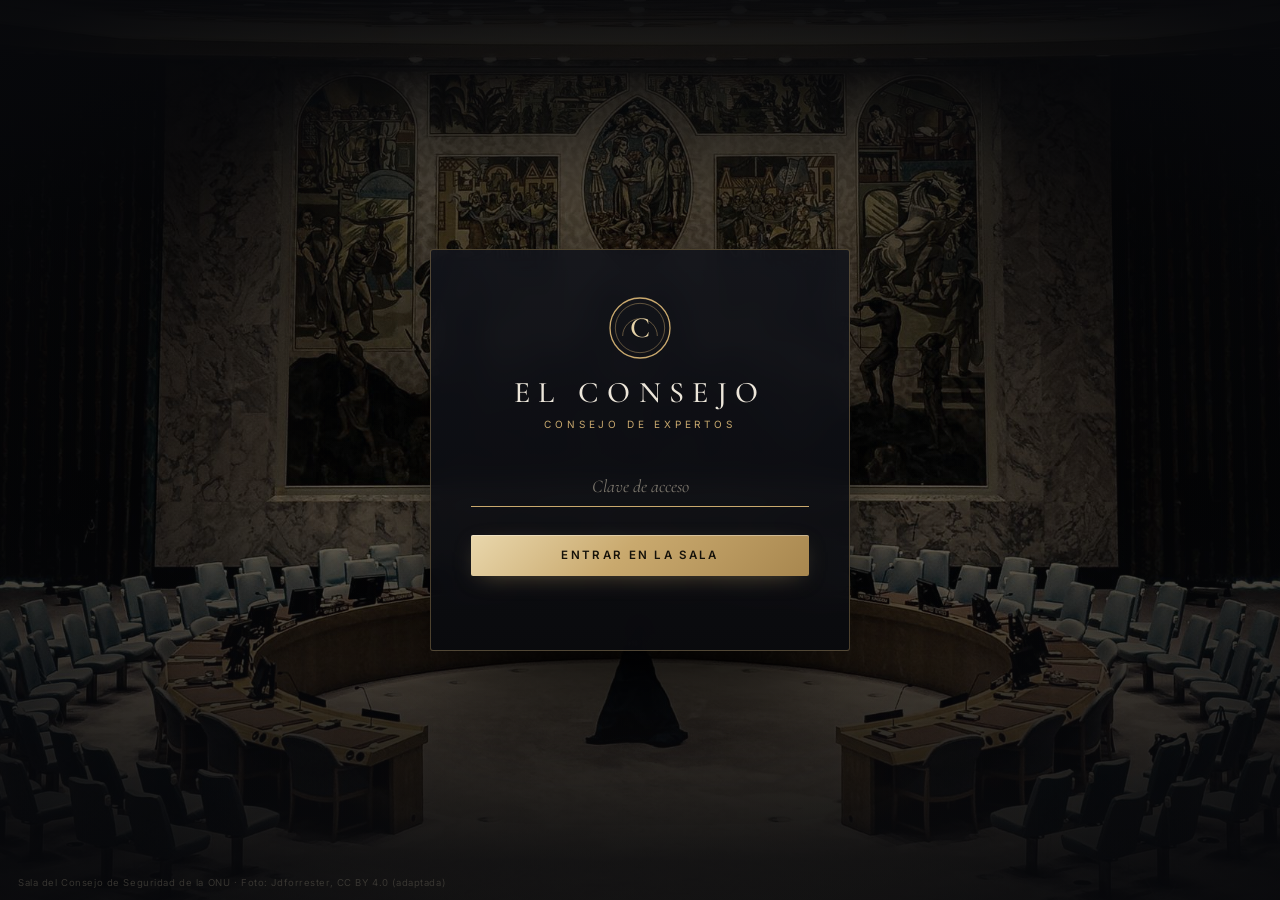
==== static/login.html @ 8ed18ea2 "Acceso con clave, tope de gasto, copias de seguridad y fecha para los expertos - Acceso: clave de pr" ====
<!doctype html>
<html lang="es">
<head>
<meta charset="utf-8">
<meta name="viewport" content="width=device-width, initial-scale=1">
<meta name="theme-color" content="#07080b">
<title>El Consejo · Acceso</title>
<link rel="stylesheet" href="/static/consejo.css">
<style>
  body{display:grid;place-items:center;overflow:hidden}
  #fondo{position:fixed;inset:-2%;z-index:-1}
  .acceso{width:min(420px,90vw);text-align:center;padding:46px 40px 40px;border:1px solid var(--linea-fuerte);border-radius:3px;
    background:linear-gradient(180deg,rgba(18,20,27,.9),rgba(9,10,14,.94));backdrop-filter:blur(12px);box-shadow:0 60px 120px -30px #000;
    animation:emerger .7s var(--curva)}
  .acceso .sello{width:64px;height:64px;margin:0 auto 18px;display:block}
  .acceso h1{font:500 30px/1 var(--serif);letter-spacing:.28em;text-transform:uppercase;margin:0 0 8px}
  .acceso .lema{font-size:10px;letter-spacing:.38em;text-transform:uppercase;color:var(--oro);margin-bottom:34px}
  .acceso input{width:100%;background:transparent;border:0;border-bottom:1px solid var(--linea-fuerte);color:var(--marfil);
    font:400 17px var(--sans);padding:10px 2px;text-align:center;letter-spacing:.1em;outline:none;transition:border-color .3s}
  .acceso input:focus{border-color:var(--oro)}
  .acceso input::placeholder{font:italic 18px var(--serif);letter-spacing:0;color:var(--humo)}
  .acceso button{width:100%;justify-content:center;margin-top:28px}
  .acceso .error{min-height:20px;margin-top:14px;font-size:12.5px;color:var(--rojo)}
  .credito{position:fixed}
</style>
</head>
<body>
<div id="fondo" aria-hidden="true"></div>
<form class="acceso" id="f">
  <svg class="sello" viewBox="0 0 48 48" aria-hidden="true"><circle cx="24" cy="24" r="22.5"/><circle cx="24" cy="24" r="18.5" class="fino"/><path d="M11 30 A13 13 0 0 1 37 30" class="fino"/><text x="24" y="30.5">C</text></svg>
  <h1>El Consejo</h1>
  <div class="lema">Consejo de expertos</div>
  <input id="clave" type="password" autocomplete="current-password" placeholder="Clave de acceso" autofocus required>
  <button class="dorado" type="submit"><span class="etq">Entrar en la sala</span></button>
  <div class="error" id="err" role="alert"></div>
</form>
<a class="credito" href="https://commons.wikimedia.org/wiki/File:United_Nations_Headquarters_-_Security_Council_chamber,_straight-on_view.jpg" target="_blank" rel="noopener">Sala del Consejo de Seguridad de la ONU · Foto: Jdforrester, CC BY 4.0 (adaptada)</a>
<script>
document.getElementById('f').onsubmit = async e => {
  e.preventDefault();
  const b = e.target.querySelector('button'), err = document.getElementById('err');
  b.disabled = true; err.textContent = '';
  try {
    const r = await fetch('/api/acceso', { method: 'POST', headers: { 'Content-Type': 'application/json' }, body: JSON.stringify({ clave: document.getElementById('clave').value }) });
    if (r.ok) { location.href = '/'; return; }
    err.textContent = (await r.json().catch(() => ({}))).error || 'No se pudo entrar';
  } catch { err.textContent = 'Sin conexión con el servidor'; }
  b.disabled = false; document.getElementById('clave').select();
};
</script>
</body>
</html>
---- static/consejo.css ----
/* El Consejo — identidad: negro profundo, champán y marfil; Cormorant Garamond + Inter */
@font-face{font-family:"Cormorant";src:url(/static/fuentes/cormorant.woff2) format("woff2");font-weight:300 700;font-style:normal;font-display:swap}
@font-face{font-family:"Cormorant";src:url(/static/fuentes/cormorant-italic.woff2) format("woff2");font-weight:300 700;font-style:italic;font-display:swap}
@font-face{font-family:"Inter";src:url(/static/fuentes/inter.woff2) format("woff2");font-weight:100 900;font-display:swap}

:root{
  --noche:#07080b; --carbon:#0c0e13; --grafito:#12151c; --pizarra:#191d26;
  --oro:#c9a96e; --oro-claro:#e6d3a8; --oro-osc:#8a7247;
  --marfil:#ece6da; --perla:#bdb6a8; --humo:#7d786e; --ceniza:#4a4740;
  --linea:rgba(201,169,110,.16); --linea-fuerte:rgba(201,169,110,.34);
  --rojo:#c27166; --verde:#8fb59a;
  --serif:"Cormorant","Cormorant Garamond",Garamond,"Times New Roman",serif;
  --sans:"Inter",system-ui,-apple-system,"Segoe UI",sans-serif;
  --curva:cubic-bezier(.2,.7,.2,1);
}
*{box-sizing:border-box}
html,body{height:100%;margin:0}
body{background:var(--noche);color:var(--marfil);font:400 14.5px/1.6 var(--sans);letter-spacing:.005em;
  display:flex;flex-direction:column;-webkit-font-smoothing:antialiased;overflow:hidden}
::selection{background:rgba(201,169,110,.3);color:#fff}
.grow{flex:1}
[hidden]{display:none!important}
::-webkit-scrollbar{width:8px;height:8px}::-webkit-scrollbar-thumb{background:#2a2a2a;border-radius:8px}::-webkit-scrollbar-track{background:transparent}

/* ---- iconos (svg en línea, trazo fino) ---- */
.ico{width:16px;height:16px;flex:none;stroke:currentColor;fill:none;stroke-width:1.4;stroke-linecap:round;stroke-linejoin:round}

/* ---- botones ---- */
button{font:inherit;color:inherit;cursor:pointer;background:none;border:0;display:inline-flex;align-items:center;gap:8px}
button:disabled{cursor:default;opacity:.55}
.enlace{color:var(--perla);font-size:11.5px;letter-spacing:.16em;text-transform:uppercase;padding:9px 12px;border-radius:2px;transition:color .25s}
.enlace:hover{color:var(--oro-claro)}
.contorno{color:var(--oro-claro);border:1px solid var(--linea-fuerte);font-size:11.5px;letter-spacing:.16em;text-transform:uppercase;
  padding:9px 16px;border-radius:2px;transition:all .3s var(--curva)}
.contorno:hover{border-color:var(--oro);background:rgba(201,169,110,.07)}
.dorado{background:linear-gradient(135deg,#e9d7ac 0%,#c9a96e 45%,#a8874f 100%);color:#16120a;font-weight:600;font-size:11.5px;
  letter-spacing:.2em;text-transform:uppercase;padding:11px 20px;border-radius:2px;box-shadow:0 6px 24px -10px rgba(201,169,110,.55),inset 0 1px 0 rgba(255,255,255,.35);
  transition:filter .25s,transform .25s}
.dorado:hover:not(:disabled){filter:brightness(1.07);transform:translateY(-1px)}
.icono{width:36px;height:36px;justify-content:center;border:1px solid var(--linea);border-radius:50%;color:var(--perla);transition:all .25s}
.icono:hover{border-color:var(--oro);color:var(--oro-claro)}
.peligro{color:var(--rojo);font-size:11.5px;letter-spacing:.16em;text-transform:uppercase;padding:9px 0}
.peligro:hover{color:#e09184}

/* ---- barra superior ---- */
.barra{height:76px;flex:none;display:flex;align-items:center;gap:28px;padding:0 36px;position:relative;z-index:3;
  background:linear-gradient(180deg,rgba(7,8,11,.96),rgba(7,8,11,.75));border-bottom:1px solid var(--linea);backdrop-filter:blur(8px)}
.barra::after{content:"";position:absolute;left:36px;right:36px;bottom:-1px;height:1px;
  background:linear-gradient(90deg,transparent,var(--oro) 50%,transparent);opacity:.35}
.marca{display:flex;align-items:center;gap:14px;text-decoration:none;color:inherit;flex:none}
.sello{width:40px;height:40px}
.sello circle,.sello path{fill:none;stroke:var(--oro);stroke-width:1}
.sello .fino{stroke-width:.6;opacity:.55}
.sello text{font:500 22px var(--serif);fill:var(--oro-claro);text-anchor:middle}
.marca .nombre{display:flex;flex-direction:column;line-height:1}
.marca .titulo{font:500 23px/1 var(--serif);letter-spacing:.24em;text-transform:uppercase;color:var(--marfil)}
.marca .lema{font-size:9.5px;letter-spacing:.38em;text-transform:uppercase;color:var(--oro);margin-top:6px;opacity:.85}
.selector{flex:1;display:flex;justify-content:center;position:relative;min-width:0}
#selPanel{flex-direction:column;align-items:center;gap:3px;padding:6px 18px;border-radius:2px;transition:background .3s;max-width:100%}
#selPanel:hover,#selPanel[aria-expanded=true]{background:rgba(201,169,110,.06)}
#selPanel .sobre{font-size:8.5px}
#selPanel .actual{display:flex;align-items:center;gap:8px;font:400 21px/1.1 var(--serif);color:var(--marfil);letter-spacing:.02em;white-space:nowrap;max-width:100%}
#selPanel .actual span{overflow:hidden;text-overflow:ellipsis}
#selPanel .ico{color:var(--oro);transition:transform .3s}
#selPanel[aria-expanded=true] .ico{transform:rotate(180deg)}
.menu{position:absolute;top:calc(100% + 14px);left:50%;transform:translateX(-50%);width:min(820px,94vw);z-index:30;
  background:linear-gradient(180deg,#13151c,#0b0c10);border:1px solid var(--linea-fuerte);border-radius:3px;padding:22px;
  box-shadow:0 50px 100px -30px #000;display:grid;grid-template-columns:repeat(2,1fr);gap:8px;max-height:calc(100vh - 110px);overflow:auto;animation:emerger .35s var(--curva)}
.menu::before{content:"";position:absolute;top:0;left:22px;right:22px;height:1px;background:linear-gradient(90deg,transparent,var(--oro),transparent);opacity:.6}
.menu .item{display:block;text-align:left;padding:14px 16px;border:1px solid transparent;border-radius:2px;transition:all .25s}
.menu .item:hover,.menu .item:focus-visible{border-color:var(--linea);background:rgba(201,169,110,.05);outline:none}
.menu .item.act{border-color:var(--linea-fuerte);background:rgba(201,169,110,.07)}
.menu .item .t{font:500 20px/1.15 var(--serif);color:var(--marfil)}
.menu .item .d{font-size:12px;color:var(--humo);margin:4px 0 10px;line-height:1.45}
.menu .item .caras{display:flex;align-items:center}
.menu .item .caras span{width:24px;height:24px;border-radius:50%;margin-right:-5px;display:grid;place-items:center;font:500 10.5px var(--serif);
  color:var(--oro-claro);background:#12141a;border:1px solid color-mix(in srgb,var(--c) 50%,var(--oro))}
.menu .item .caras em{margin-left:14px;font-style:normal;font-size:10px;letter-spacing:.18em;text-transform:uppercase;color:var(--humo)}
.acciones{display:flex;align-items:center;gap:2px;flex:none}

/* ---- escena ---- */
#escena{position:relative;flex:1;min-height:0;overflow:hidden;background:var(--noche);isolation:isolate}
#fondo{position:absolute;inset:-2%;z-index:-1;background:url(/static/sala.jpg) center 64%/cover no-repeat;
  animation:respirar 60s ease-in-out infinite alternate}
#fondo::after{content:"";position:absolute;inset:0;background:
  radial-gradient(ellipse 72% 66% at 50% 56%,rgba(7,8,11,0) 0,rgba(7,8,11,.42) 66%,rgba(7,8,11,.92) 100%),
  linear-gradient(180deg,rgba(7,8,11,.9) 0,rgba(7,8,11,.22) 24%,rgba(7,8,11,.14) 55%,rgba(7,8,11,.86) 94%),
  radial-gradient(900px 520px at 50% 108%,rgba(201,169,110,.16),transparent 65%)}
@keyframes respirar{from{transform:scale(1)}to{transform:scale(1.06) translateY(-1%)}}
.credito{position:absolute;left:18px;bottom:10px;z-index:2;font-size:9.5px;letter-spacing:.06em;color:var(--ceniza);text-decoration:none;opacity:.7;transition:opacity .3s}
.credito:hover{opacity:1;color:var(--perla)}
.agente .n,.agente .r,.agente .pool,.descripcion{text-shadow:0 1px 3px #000,0 0 14px rgba(0,0,0,.9)}
#escena::before{content:"";position:absolute;inset:0;pointer-events:none;opacity:.05;mix-blend-mode:overlay;
  background-image:url("data:image/svg+xml,%3Csvg xmlns='http://www.w3.org/2000/svg' width='160' height='160'%3E%3Cfilter id='n'%3E%3CfeTurbulence type='fractalNoise' baseFrequency='.9' numOctaves='2' stitchTiles='stitch'/%3E%3C/filter%3E%3Crect width='100%25' height='100%25' filter='url(%23n)'/%3E%3C/svg%3E")}
#hemiciclo{position:absolute;inset:0;width:100%;height:100%;pointer-events:none}
#hemiciclo .arcoP{fill:none;stroke:var(--oro);stroke-width:1;opacity:.28}
#hemiciclo .arcoS{fill:none;stroke:var(--oro);stroke-width:.6;opacity:.12;stroke-dasharray:1 7}
#hemiciclo .marcaA{stroke:var(--oro);stroke-width:1;opacity:.45}
#hemiciclo .suelo{stroke:url(#gSuelo);stroke-width:1}
#hemiciclo .enlaceSel{fill:none;stroke:url(#gEnlace);stroke-width:1;stroke-dasharray:3 5;animation:fluir 1.6s linear infinite}
@keyframes fluir{to{stroke-dashoffset:-16}}
#arco{position:absolute;inset:0;pointer-events:none}

/* ---- medallones ---- */
.agente{position:absolute;--ty:-42px;transform:translate(-50%,var(--ty));width:184px;text-align:center;cursor:pointer;pointer-events:auto;
  outline:none;--c2:color-mix(in srgb,var(--c) 45%,var(--oro))}
.agente.entrada{animation:aparecer .9s var(--curva) both;animation-delay:calc(var(--i) * 90ms)}
@keyframes aparecer{from{opacity:0;translate:0 16px}to{opacity:1;translate:0 0}}
.medallon{position:relative;width:84px;height:84px;margin:0 auto 12px;border-radius:50%;display:grid;place-items:center;
  background:radial-gradient(circle at 35% 30%,#22252e 0,#101218 62%,#0a0b0f 100%);
  border:1px solid var(--c2);box-shadow:0 18px 40px -18px #000,inset 0 1px 0 rgba(255,255,255,.06);
  transition:transform .45s var(--curva),box-shadow .45s var(--curva),border-color .3s}
.medallon::before{content:"";position:absolute;inset:5px;border-radius:50%;border:1px solid rgba(201,169,110,.14)}
.medallon .ini{font:500 30px/1 var(--serif);letter-spacing:.04em;color:var(--oro-claro);transform:translateY(-1px)}
.medallon .anillo{position:absolute;inset:-7px;border-radius:50%;opacity:0;transition:opacity .3s;
  background:conic-gradient(from 0deg,transparent 0 62%,var(--oro) 92%,transparent 100%);
  -webkit-mask:radial-gradient(farthest-side,transparent calc(100% - 1.5px),#000 calc(100% - 1px));
  mask:radial-gradient(farthest-side,transparent calc(100% - 1.5px),#000 calc(100% - 1px))}
.agente.pensando .anillo{opacity:1;animation:girar 1.4s linear infinite}
@keyframes girar{to{transform:rotate(360deg)}}
.medallon .punto{position:absolute;bottom:-3px;left:50%;width:7px;height:7px;margin-left:-3.5px;border-radius:50%;
  background:var(--oro);box-shadow:0 0 10px var(--oro);opacity:0;transform:scale(.4);transition:all .4s var(--curva)}
.agente.listo .punto{opacity:1;transform:scale(1)}
.agente.error .medallon{border-color:var(--rojo);border-style:dashed}
.agente.error .punto{opacity:1;transform:scale(1);background:var(--rojo);box-shadow:none}
.agente:hover .medallon,.agente:focus-visible .medallon{transform:translateY(-3px);border-color:var(--oro)}
.agente.sel .medallon{border-color:var(--oro-claro);box-shadow:0 0 0 4px rgba(201,169,110,.08),0 0 38px -4px rgba(201,169,110,.45),0 18px 40px -18px #000}
.agente .n{font-size:10.5px;font-weight:500;letter-spacing:.26em;text-transform:uppercase;color:var(--marfil);white-space:nowrap}
.agente .r{font:italic 400 16px/1.25 var(--serif);color:var(--perla);margin-top:3px;white-space:nowrap;overflow:hidden;text-overflow:ellipsis}
.agente .pool{font-size:9.5px;letter-spacing:.18em;text-transform:uppercase;color:var(--oro);margin-top:5px;opacity:.8}
.agente.apagado{opacity:.45}

/* ---- mesa (atril) ---- */
#mesa{position:absolute;left:50%;transform:translateX(-50%);top:var(--mesa-top,24%);bottom:calc(var(--chat-alto,118px) + 40px);width:min(700px,58%);
  display:flex;flex-direction:column;gap:12px;min-height:0;z-index:1}
.descripcion{text-align:center;font:italic 400 17px/1.3 var(--serif);color:var(--humo);min-height:22px}
.descripcion.vivo{color:var(--oro-claro);font-style:normal;font:400 11px/22px var(--sans);letter-spacing:.24em;text-transform:uppercase}
.descripcion .barraP{display:block;height:1px;margin:6px auto 0;width:180px;background:var(--linea);position:relative;overflow:hidden}
.descripcion .barraP i{position:absolute;inset:0 auto 0 0;background:var(--oro);transition:width .5s var(--curva)}
#respuesta{flex:1;overflow:auto;position:relative;padding:30px 38px 28px;border-radius:3px;
  background:linear-gradient(180deg,rgba(22,25,33,.94),rgba(13,15,20,.96));
  border:1px solid var(--linea);box-shadow:0 40px 80px -40px #000,inset 0 1px 0 rgba(255,255,255,.03)}
#respuesta::before{content:"";position:sticky;display:block;top:-30px;height:1px;margin:-30px -38px 29px;
  background:linear-gradient(90deg,transparent,var(--oro),transparent);opacity:.55}
#respuesta.vacia{display:flex;flex-direction:column;align-items:center;justify-content:safe center;text-align:center}
.vacio .orn{width:120px;height:14px;margin:0 auto 18px;opacity:.7}
.vacio h2{font:400 34px/1.15 var(--serif);margin:0 0 10px;color:var(--marfil);letter-spacing:.01em}
.vacio p{margin:0 auto;max-width:420px;color:var(--humo);font-size:13.5px}
.vacio .sugerencias{display:flex;gap:8px;flex-wrap:wrap;justify-content:center;margin-top:22px}
.vacio .sugerencias button{border:1px solid var(--linea);border-radius:40px;padding:7px 14px;font-size:12.5px;color:var(--perla);transition:all .25s}
.vacio .sugerencias button:hover{border-color:var(--oro);color:var(--oro-claro)}
.firma{display:flex;align-items:center;gap:16px;padding-bottom:18px;margin-bottom:18px;border-bottom:1px solid var(--linea)}
.firma .mini{width:46px;height:46px;border-radius:50%;display:grid;place-items:center;border:1px solid var(--c2,var(--oro));
  font:500 18px var(--serif);color:var(--oro-claro);background:radial-gradient(circle at 35% 30%,#22252e,#0e1015)}
.firma .quien{font:500 26px/1.05 var(--serif);color:var(--marfil)}
.firma .rol{font-size:10.5px;letter-spacing:.24em;text-transform:uppercase;color:var(--oro);margin-top:5px}
.firma .nav{margin-left:auto;display:flex;gap:6px}
.firma .nav .icono{width:32px;height:32px}
.cuerpo{font-size:15px;line-height:1.75;color:#ddd6c9}
.cuerpo p{margin:0 0 12px}
.cuerpo ul{margin:0 0 12px;padding-left:0;list-style:none}
.cuerpo li{position:relative;padding-left:20px;margin-bottom:6px}
.cuerpo li::before{content:"";position:absolute;left:2px;top:.78em;width:8px;height:1px;background:var(--oro)}
.cuerpo b{color:var(--marfil);font-weight:600}
.cuerpo i{font-family:var(--serif);font-size:1.12em}
.pensando-txt{display:flex;align-items:center;gap:12px;color:var(--humo);font:italic 17px var(--serif)}
.puntos{display:inline-flex;gap:5px}.puntos i{width:4px;height:4px;border-radius:50%;background:var(--oro);animation:latir 1.2s infinite}
.puntos i:nth-child(2){animation-delay:.15s}.puntos i:nth-child(3){animation-delay:.3s}
@keyframes latir{0%,80%,100%{opacity:.2}40%{opacity:1}}
.replica{display:flex;align-items:center;gap:14px;margin:24px 0 16px;font-size:10.5px;letter-spacing:.3em;text-transform:uppercase;color:var(--oro)}
.replica::before,.replica::after{content:"";flex:1;height:1px;background:var(--linea)}
.fuentes{margin-top:16px;padding-top:12px;border-top:1px dashed var(--linea)}
.fuentes .rot{font-size:9.5px;letter-spacing:.3em;text-transform:uppercase;color:var(--humo);margin-bottom:6px}
.fuentes div.f{display:flex;gap:10px;font-size:12.5px;color:var(--perla);padding:2px 0}
.fuentes div.f span:first-child{font-family:var(--serif);font-style:italic;color:var(--oro-claro);font-size:14px}
#respuesta.error .cuerpo{color:#d9a198}
.adjuntos-msg{display:flex;gap:8px;flex-wrap:wrap;margin-top:10px}

/* ---- barra de consulta ---- */
#chat{position:absolute;left:50%;transform:translateX(-50%);bottom:24px;width:min(700px,92%);z-index:2;
  background:linear-gradient(180deg,rgba(25,28,36,.92),rgba(14,16,21,.95));border:1px solid var(--linea-fuerte);border-radius:4px;
  padding:10px 10px 8px 14px;box-shadow:0 30px 60px -24px #000,0 0 0 1px rgba(0,0,0,.4);backdrop-filter:blur(12px);transition:border-color .3s}
#chat:focus-within{border-color:rgba(201,169,110,.6)}
#chat .campo{display:flex;gap:10px;align-items:flex-end}
#texto{flex:1;resize:none;max-height:160px;background:transparent;color:var(--marfil);border:0;outline:0;font:400 15.5px/1.5 var(--sans);padding:9px 0}
#texto::placeholder{color:var(--humo);font:italic 18px var(--serif)}
.adjuntar{cursor:pointer;color:var(--perla);width:38px;height:40px;display:grid;place-items:center;transition:color .2s}
.adjuntar:hover{color:var(--oro-claro)}
.adjuntar .ico{width:19px;height:19px}
#enviar{padding:12px 18px}
#chat .pie{display:flex;align-items:center;gap:18px;padding:8px 2px 0;margin-top:8px;border-top:1px solid rgba(201,169,110,.08)}
.atajo{font-size:10.5px;color:var(--ceniza);letter-spacing:.04em;white-space:nowrap;overflow:hidden;text-overflow:ellipsis;min-width:0}
#chat:has(#dialogo:checked) .atajo{display:none}
.interruptor{white-space:nowrap;flex:none;display:inline-flex;align-items:center;gap:10px;cursor:pointer;user-select:none;font-size:10.5px;letter-spacing:.2em;text-transform:uppercase;color:var(--humo);transition:color .3s}
.interruptor input{display:none}
.interruptor .pista{width:30px;height:16px;border-radius:16px;border:1px solid var(--ceniza);position:relative;transition:all .3s}
.interruptor .pista::after{content:"";position:absolute;top:2px;left:2px;width:10px;height:10px;border-radius:50%;background:var(--humo);transition:all .35s var(--curva)}
.interruptor:has(input:checked){color:var(--oro-claro)}
.interruptor input:checked+.pista{border-color:var(--oro);background:rgba(201,169,110,.15)}
.interruptor input:checked+.pista::after{left:16px;background:var(--oro-claro)}
.segmentos{display:inline-flex;align-items:center;gap:2px;flex:none}
.segmentos .rot{font-size:10px;letter-spacing:.2em;text-transform:uppercase;color:var(--ceniza);margin-right:8px}
.segmentos button{font:500 14px/1 var(--serif);width:30px;height:22px;justify-content:center;color:var(--humo);border:1px solid transparent;border-radius:2px}
.segmentos button.act{border-color:var(--linea-fuerte);color:var(--oro-claro);background:rgba(201,169,110,.08)}
#adjuntos{display:flex;gap:8px;flex-wrap:wrap}
#adjuntos:not(:empty){padding:2px 0 10px}
.ficha{display:inline-flex;align-items:center;gap:8px;border:1px solid var(--linea);border-radius:2px;padding:5px 10px;font-size:12px;color:var(--perla);background:rgba(255,255,255,.02)}
.ficha .ico{width:14px;height:14px;color:var(--oro)}
.ficha button{color:var(--humo);padding:0}.ficha button:hover{color:var(--rojo)}
.miniatura{position:relative}
.miniatura img{height:52px;border-radius:2px;display:block;border:1px solid var(--linea)}
.miniatura button{position:absolute;top:-7px;right:-7px;width:18px;height:18px;border-radius:50%;background:var(--grafito);border:1px solid var(--linea-fuerte);justify-content:center;color:var(--perla)}
.miniatura button .ico{width:10px;height:10px}

/* ---- actas ---- */
.lateral{position:fixed;top:0;right:0;bottom:0;width:min(460px,100%);z-index:10;display:flex;flex-direction:column;
  background:linear-gradient(180deg,#0f1117,#0a0b0f);border-left:1px solid var(--linea);box-shadow:-30px 0 80px -20px #000;animation:entrarL .45s var(--curva)}
@keyframes entrarL{from{transform:translateX(40px);opacity:0}}
.cab{display:flex;align-items:center;gap:10px}
.lateral .cab{padding:24px 26px 18px;border-bottom:1px solid var(--linea)}
.sobre{font-size:9.5px;letter-spacing:.34em;text-transform:uppercase;color:var(--oro)}
h2{font:400 28px/1.1 var(--serif);margin:4px 0 0;color:var(--marfil)}
h3{font:400 22px/1.1 var(--serif);margin:0;color:var(--marfil)}
#registro{overflow:auto;padding:18px 26px 30px;display:flex;flex-direction:column}
.acta{padding:16px 0;border-bottom:1px solid rgba(201,169,110,.08)}
.acta .q{display:flex;align-items:baseline;gap:10px;margin-bottom:6px}
.acta .q b{font-size:10px;font-weight:500;letter-spacing:.24em;text-transform:uppercase;color:var(--c,var(--oro))}
.acta .q span{font:italic 14px var(--serif);color:var(--humo)}
.acta.user{padding:18px 18px;margin:12px 0 4px;background:rgba(201,169,110,.05);border:1px solid var(--linea);border-radius:2px}
.acta.user p{font:400 18px/1.45 var(--serif);color:var(--marfil);margin:0;white-space:pre-wrap}
.acta .cuerpo{font-size:13.5px;line-height:1.65}
.acta img{max-width:100%;max-height:160px;border-radius:2px;margin-top:10px;border:1px solid var(--linea)}
.acta.vacia{border:0;color:var(--humo);font:italic 17px var(--serif);text-align:center;padding:40px 0}

/* ---- modales ---- */
.modal{background:linear-gradient(180deg,#12141b,#0b0c10);color:var(--marfil);border:1px solid var(--linea-fuerte);border-radius:3px;
  padding:30px 34px;box-shadow:0 60px 120px -30px #000;max-height:90vh}
.modal[open]{animation:emerger .45s var(--curva)}
@keyframes emerger{from{opacity:0;transform:translateY(14px) scale(.985)}}
.modal::backdrop{background:rgba(3,4,6,.72);backdrop-filter:blur(6px)}
.modal.ancho{width:min(860px,95vw)}
.modal.estrecho{width:min(440px,92vw)}
.modal .cab{margin-bottom:18px}
#confirmarTexto{font:400 21px/1.35 var(--serif);margin:10px 0 24px}
.nota{font-size:13px;color:var(--humo);margin:0 0 20px;max-width:680px;line-height:1.65}
.nota.aviso{color:#d8b77a}
.botones{display:flex;align-items:center;gap:10px;margin-top:26px;padding-top:20px;border-top:1px solid var(--linea)}
.fld{display:block;margin:0 0 18px;font-size:10px;letter-spacing:.24em;text-transform:uppercase;color:var(--humo)}
.fld small{letter-spacing:.04em;text-transform:none;font-size:11.5px;color:var(--ceniza)}
.fld input,.fld textarea{display:block;width:100%;margin-top:8px;background:transparent;color:var(--marfil);border:0;border-bottom:1px solid var(--linea-fuerte);
  padding:8px 0;font:400 15px/1.5 var(--sans);letter-spacing:0;text-transform:none;outline:none;transition:border-color .25s;resize:vertical}
.fld input:focus,.fld textarea:focus{border-color:var(--oro)}
.fld textarea{border:1px solid var(--linea);padding:10px 12px;border-radius:2px}
.rejilla2{display:grid;grid-template-columns:1fr 1.4fr;gap:24px}
.seccion{display:flex;align-items:center;margin:14px 0 12px;padding-top:18px;border-top:1px solid var(--linea)}
#formEditor{max-height:calc(90vh - 60px);overflow:auto;padding-right:4px}
.ag{border:1px solid var(--linea);border-radius:2px;padding:18px 18px 4px;margin:0 0 12px;display:grid;grid-template-columns:64px 1fr 1fr 58px 36px;gap:16px;align-items:end;background:rgba(255,255,255,.012)}
.ag .ancho{grid-column:1/-1}
.ag .mono{grid-column:2}.ag .modelo-l{grid-column:3/-1}
.ag .fld{margin-bottom:14px}
.ag input[type=color]{height:34px;padding:0;border:1px solid var(--linea);border-radius:2px;cursor:pointer;background:none}
.ag .icono{margin-bottom:14px}
.ag .vista{width:44px;height:44px;border-radius:50%;display:grid;place-items:center;border:1px solid var(--c2);font:500 18px var(--serif);color:var(--oro-claro);margin-bottom:12px;
  --c2:color-mix(in srgb,var(--c) 45%,var(--oro));background:radial-gradient(circle at 35% 30%,#22252e,#0e1015)}

/* ---- bibliotecas ---- */
.pestanas{display:flex;gap:6px;flex-wrap:wrap;margin-bottom:18px}
.pestanas button{border:1px solid var(--linea);border-radius:40px;padding:6px 14px 6px 6px;font-size:12.5px;color:var(--perla);transition:all .25s}
.pestanas button .mini{width:26px;height:26px;border-radius:50%;display:grid;place-items:center;border:1px solid var(--linea-fuerte);font:500 12px var(--serif);color:var(--oro-claro)}
.pestanas button em{font-style:normal;color:var(--humo);font-size:11px}
.pestanas button.act{border-color:var(--oro);color:var(--marfil);background:rgba(201,169,110,.07)}
#poolsCuerpo{overflow:auto;max-height:52vh;padding-right:4px}
.zona{border:1px dashed var(--linea-fuerte);border-radius:2px;padding:26px;text-align:center;margin-bottom:16px;transition:all .3s;background:rgba(201,169,110,.02)}
.zona.sobre{border-color:var(--oro);background:rgba(201,169,110,.07)}
.zona .t1{font:400 21px var(--serif);color:var(--marfil)}
.zona .t2{font-size:12px;color:var(--humo);margin:4px 0 14px}
.doc{border:1px solid var(--linea);border-radius:2px;padding:14px 16px;margin:0 0 10px;background:rgba(255,255,255,.012)}
.doc .t{display:flex;gap:12px;align-items:center;flex-wrap:wrap}
.doc .t .ico{color:var(--oro);width:18px;height:18px}
.doc .t b{flex:1;min-width:140px;font:500 17px var(--serif);word-break:break-word}
.estado{font-size:9.5px;letter-spacing:.2em;text-transform:uppercase;padding:4px 9px;border-radius:2px;border:1px solid var(--linea);color:var(--humo)}
.estado.listo{color:var(--verde);border-color:rgba(143,181,154,.35)}
.estado.error{color:var(--rojo);border-color:rgba(194,113,102,.4)}
.estado.vivo{color:var(--oro-claro);border-color:var(--linea-fuerte);animation:latir 1.6s infinite}
.doc .err{color:var(--rojo);font-size:12.5px;margin-top:8px}
.doc .icono{width:30px;height:30px}
.caps{margin-top:12px;border-top:1px solid var(--linea);padding-top:8px}
.caps details{border-bottom:1px solid rgba(201,169,110,.07);padding:8px 0}
.caps summary{cursor:pointer;list-style:none;display:flex;gap:12px;align-items:baseline}
.caps summary::-webkit-details-marker{display:none}
.caps summary .num{font:italic 500 16px var(--serif);color:var(--oro);min-width:26px}
.caps summary .tt{flex:1;font-size:13.5px;color:var(--marfil)}
.caps summary em{font-style:normal;font-size:10.5px;color:var(--ceniza);letter-spacing:.06em}
.caps .res{color:var(--perla);font-size:12.5px;margin:6px 0 0 38px;line-height:1.6}
.caps .res i{display:block;color:var(--humo);font-family:var(--serif);font-size:14px;margin-top:3px}
.caps pre{white-space:pre-wrap;font:12.5px/1.6 var(--sans);color:var(--perla);background:rgba(0,0,0,.25);border:1px solid var(--linea);border-radius:2px;padding:12px 14px;max-height:240px;overflow:auto;margin:10px 0 4px 38px}

/* ---- consumo de la API ---- */
.consumo{position:absolute;top:14px;left:50%;transform:translateX(-50%);z-index:3;display:flex;align-items:center;gap:0;max-width:calc(100% - 40px);
  background:linear-gradient(180deg,rgba(20,22,29,.86),rgba(11,12,16,.9));border:1px solid var(--linea);border-radius:40px;padding:7px 8px 7px 16px;
  backdrop-filter:blur(10px);box-shadow:0 14px 40px -18px #000;transition:border-color .3s;white-space:nowrap;cursor:pointer}
.consumo:hover{border-color:var(--linea-fuerte)}
.consumo .rot{font-size:9px;letter-spacing:.22em;text-transform:uppercase;color:var(--humo)}
.consumo .val{font-size:12px;color:var(--perla);font-variant-numeric:tabular-nums}
.consumo .val.oro{color:var(--oro-claro)}
.c-svc{display:flex;align-items:center;gap:8px;font-size:11.5px;color:var(--perla);padding-right:14px}
.c-svc b{font-weight:500;color:var(--marfil)}
.c-svc em{font-style:normal;font-size:9px;letter-spacing:.18em;text-transform:uppercase;padding:2px 6px;border:1px solid var(--linea);border-radius:2px;color:var(--verde)}
.c-svc em.punta{color:#e0b26b;border-color:rgba(224,178,107,.4)}
.led{width:6px;height:6px;border-radius:50%;background:var(--verde);box-shadow:0 0 8px var(--verde)}
.led.off{background:var(--rojo);box-shadow:0 0 8px var(--rojo)}
.c-blq{display:flex;align-items:center;gap:8px;padding:0 14px;border-left:1px solid var(--linea)}
.medidor{width:64px;height:4px;border-radius:4px;background:rgba(255,255,255,.07);overflow:hidden;position:relative}
.medidor i{position:absolute;inset:0 auto 0 0;width:0;background:linear-gradient(90deg,var(--oro-osc),var(--oro-claro));border-radius:4px;transition:width .6s var(--curva)}
.medidor.alto i{background:linear-gradient(90deg,#b0703c,var(--rojo))}
.firma .gasto{font-size:10.5px;color:var(--humo);margin-top:6px;letter-spacing:.04em;font-variant-numeric:tabular-nums}
.firma .gasto b{color:var(--oro-claro);font-weight:500}
.tiles{display:grid;grid-template-columns:repeat(4,1fr);gap:10px;margin-bottom:22px}
.tile{border:1px solid var(--linea);border-radius:2px;padding:14px 16px;background:rgba(255,255,255,.015)}
.tile .rot{font-size:9px;letter-spacing:.26em;text-transform:uppercase;color:var(--humo)}
.tile .cifra{font:500 26px/1.15 var(--serif);color:var(--oro-claro);margin:6px 0 4px;font-variant-numeric:tabular-nums}
.tile .det{font-size:11.5px;color:var(--perla);font-variant-numeric:tabular-nums}
.tabla{width:100%;border-collapse:collapse;font-size:12.5px;font-variant-numeric:tabular-nums;margin-bottom:8px}
.tabla th{font-size:9px;font-weight:500;letter-spacing:.22em;text-transform:uppercase;color:var(--humo);text-align:right;padding:8px 10px;border-bottom:1px solid var(--linea)}
.tabla th:first-child,.tabla td:first-child{text-align:left}
.tabla td:first-child{white-space:nowrap}
.tabla td{padding:9px 10px;border-bottom:1px solid rgba(201,169,110,.07);text-align:right;color:var(--perla)}
.tabla td .quien{display:flex;align-items:center;gap:10px;color:var(--marfil)}
.tabla td .quien span{width:26px;height:26px;border-radius:50%;display:grid;place-items:center;border:1px solid color-mix(in srgb,var(--c) 50%,var(--oro));font:500 11px var(--serif);color:var(--oro-claro)}
.tabla td small{display:block;color:var(--ceniza);font-size:10.5px}
.tabla td .medidor{width:90px;display:inline-block;vertical-align:middle;margin-right:8px}
.tabla tfoot td{color:var(--oro-claro);border-bottom:0;font-weight:500}
.tabla input{width:72px;background:transparent;border:0;border-bottom:1px solid var(--linea-fuerte);color:var(--marfil);font:inherit;text-align:right;padding:3px 2px;outline:none}
.tabla input:focus{border-color:var(--oro)}
.tabla input.mod{width:150px;text-align:left}
.tabla .icono{width:28px;height:28px}
h3.sub{font:400 21px var(--serif);margin:26px 0 10px;display:flex;align-items:center;gap:12px}
h3.sub .grow{flex:1}
.nota.peq{font-size:11.5px;margin:8px 0 0}


/* ---- sesión ---- */
.sesionbar{display:flex;flex-wrap:wrap;align-items:center;gap:6px 10px;padding:8px 14px;border:1px solid var(--linea);border-radius:3px;
  background:linear-gradient(180deg,rgba(18,20,27,.9),rgba(12,13,18,.92));min-height:44px;white-space:nowrap;overflow:hidden}
.sesionbar.vacia{border-style:dashed}
.s-vacia{font:italic 15px var(--serif);color:var(--humo);overflow:hidden;text-overflow:ellipsis}
.s-num{font-size:9.5px;letter-spacing:.26em;text-transform:uppercase;color:var(--oro);flex:none}
.s-asunto{order:10;flex-basis:100%;white-space:normal;font:500 17px/1.3 var(--serif);color:var(--marfil);overflow:hidden;display:-webkit-box;-webkit-line-clamp:2;-webkit-box-orient:vertical}
.s-chip{white-space:nowrap;font-style:normal;font-size:9px;letter-spacing:.18em;text-transform:uppercase;padding:3px 7px;border:1px solid var(--linea);border-radius:2px;color:var(--perla);flex:none}
.s-chip.vivo{color:var(--oro-claro);border-color:var(--linea-fuerte);animation:latir 1.8s infinite}
.s-chip.ok{color:var(--verde);border-color:rgba(143,181,154,.4)}
button.peq,.peq{padding:6px 10px;font-size:10.5px}
.contorno.peq{padding:7px 12px}
.peq .ico{width:14px;height:14px}
.medallon .turno{position:absolute;top:-4px;left:-4px;width:22px;height:22px;border-radius:50%;display:grid;place-items:center;
  font:500 12px/1 var(--serif);color:#16120a;background:linear-gradient(135deg,#e9d7ac,#b8975c);box-shadow:0 2px 8px #000}
.agente.espera{opacity:.5}
.agente.espera .medallon{filter:saturate(.6)}

/* convocatoria */
.segmentos.grande{margin-top:10px;gap:6px}
.segmentos.grande button{width:auto;height:auto;padding:9px 14px;font:400 12px var(--sans);letter-spacing:.06em;text-transform:none;border:1px solid var(--linea)}
.ayuda{display:block;font-size:12px;color:var(--humo);letter-spacing:0;text-transform:none;margin-top:8px;line-height:1.5}
.orden{list-style:none;margin:0 0 6px;padding:0;display:grid;grid-template-columns:1fr 1fr;gap:6px}
.orden li{display:flex;align-items:center;gap:10px;border:1px solid var(--linea);border-radius:2px;padding:7px 8px 7px 10px;background:rgba(255,255,255,.015);cursor:grab}
.orden li.arrastra{opacity:.4}
.orden li .n{font:500 16px var(--serif);color:var(--oro);width:18px;text-align:center}
.orden li .mini{width:30px;height:30px;border-radius:50%;display:grid;place-items:center;border:1px solid color-mix(in srgb,var(--c) 50%,var(--oro));font:500 12px var(--serif);color:var(--oro-claro);flex:none}
.orden li .q{flex:1;min-width:0;display:flex;flex-direction:column;line-height:1.25}
.orden li .q b{font-weight:500;font-size:13px;color:var(--marfil);overflow:hidden;text-overflow:ellipsis;white-space:nowrap}
.orden li .q em{font:italic 13px var(--serif);color:var(--humo);overflow:hidden;text-overflow:ellipsis;white-space:nowrap}
.orden li .icono{width:26px;height:26px;flex:none}
.anexos{display:grid;gap:6px;max-height:220px;overflow:auto}
.anexo{display:flex;gap:12px;align-items:flex-start;border:1px solid var(--linea);border-radius:2px;padding:10px 12px;cursor:pointer}
.anexo:has(input:checked){border-color:var(--oro);background:rgba(201,169,110,.06)}
.anexo input{accent-color:var(--oro);margin-top:3px}
.anexo span{display:flex;flex-direction:column;line-height:1.35}
.anexo b{font-weight:500;font-size:12.5px;color:var(--marfil)}
.anexo em{font:italic 15px var(--serif);color:var(--perla)}
.anexo small{font-size:11px;color:var(--ceniza)}

/* registro */
.filtros{display:flex;gap:20px;margin-bottom:6px}
.filtros .fld{margin-bottom:10px}
.fld select{display:block;margin-top:8px;background:#0f1218;color:var(--marfil);border:0;border-bottom:1px solid var(--linea-fuerte);padding:7px 2px;font:400 14px var(--sans);text-transform:none;letter-spacing:0;min-width:220px;outline:none}
.registro{max-height:58vh;overflow:auto}
.tabla.reg td{text-align:left;vertical-align:top}
.tabla.reg th{text-align:left}
.tabla.reg td b{font-weight:500;color:var(--marfil);display:block}
.tabla.reg td.asunto small{font-family:var(--sans);font-size:11px;margin-top:4px;color:var(--humo)}
.tabla.reg td.asunto{font:400 15px/1.35 var(--serif);color:var(--marfil);max-width:320px;white-space:normal}
.tabla.reg td.acc{white-space:nowrap;text-align:right}

/* acta */
.actabar{display:flex;align-items:center;gap:6px;margin-bottom:14px;flex-wrap:wrap}
.actabar a.enlace{text-decoration:none;display:inline-flex;align-items:center;gap:8px}
.traslado{display:flex;align-items:center;gap:10px;font-size:10px;letter-spacing:.2em;text-transform:uppercase;color:var(--humo)}
.traslado select{max-width:230px;background:#0f1218;color:var(--marfil);border:1px solid var(--linea);border-radius:2px;padding:7px 8px;font:400 13px var(--sans);letter-spacing:0;text-transform:none}
.documento{max-height:62vh;overflow:auto;background:linear-gradient(180deg,#f3ecdd,#ebe2cf);color:#221d14;border-radius:2px;
  padding:46px 56px;box-shadow:inset 0 0 0 1px rgba(184,154,92,.5),inset 0 0 0 6px #f3ecdd,inset 0 0 0 7px rgba(184,154,92,.35);font:14px/1.7 var(--sans)}
.documento h2{font:500 32px/1.1 var(--serif);text-align:center;margin:0 0 6px;color:#1b160d}
.documento h2+p{text-align:center;color:#6b6250;margin-bottom:18px}
.documento h3{font:500 20px var(--serif);margin:24px 0 8px;padding-bottom:4px;border-bottom:1px solid rgba(160,130,70,.5);color:#2a2316}
.documento h4{font:500 16px var(--serif);margin:16px 0 6px}
.documento p{margin:0 0 10px}
.documento ul,.documento ol{margin:0 0 10px;padding-left:22px}
.documento li{margin:3px 0}
.documento blockquote{margin:10px 0;padding:10px 16px;border-left:2px solid #b89a5c;background:rgba(184,154,92,.12);font:italic 17px/1.5 var(--serif)}
.documento .v-espera{color:#6b6250}

/* votación (pantalla completa) */
.pleno{width:100vw;height:100vh;max-width:none;max-height:none;margin:0;border:0;padding:0;color:var(--marfil);
  background:radial-gradient(1000px 600px at 50% 0,rgba(201,169,110,.12),transparent 60%),linear-gradient(180deg,#0d0f14,#07080b)}
.pleno[open]{display:flex;flex-direction:column;animation:emerger .45s var(--curva)}
.pleno::backdrop{background:#000}
.v-cab{display:flex;align-items:center;gap:10px;padding:26px 40px 18px;border-bottom:1px solid var(--linea)}
.v-cab h2{font-size:34px}
.v-cuerpo{flex:1;overflow:auto;padding:28px 40px 40px;max-width:1180px;width:100%;margin:0 auto}
.v-intro{color:var(--perla);font-size:14px;max-width:720px}
.v-intro.error{color:var(--rojo)}
.v-modos{display:grid;grid-template-columns:1fr 1fr;gap:16px;margin-top:22px}
.v-modo{flex-direction:column;align-items:flex-start;text-align:left;gap:10px;border:1px solid var(--linea);border-radius:3px;padding:28px;background:rgba(255,255,255,.015);transition:all .3s var(--curva)}
.v-modo:hover{border-color:var(--oro);background:rgba(201,169,110,.06);transform:translateY(-2px)}
.v-modo .ico{width:30px;height:30px;color:var(--oro)}
.v-modo b{font:500 28px var(--serif);color:var(--marfil)}
.v-modo span{color:var(--perla);font-size:13.5px;line-height:1.6}
.v-modo em{font-style:normal;font-size:9.5px;letter-spacing:.28em;text-transform:uppercase;color:var(--oro)}
.v-espera{display:flex;align-items:center;gap:14px;justify-content:center;padding:60px 0;font:italic 20px var(--serif);color:var(--perla)}
.v-texto{width:100%;margin:16px 0 0;background:#0f1218;color:var(--marfil);border:1px solid var(--linea-fuerte);border-radius:2px;padding:16px 18px;font:400 18px/1.55 var(--serif);resize:vertical;outline:none}
.v-texto:focus{border-color:var(--oro)}
.v-alts{display:grid;gap:8px;margin:16px 0 8px}
.v-alt{display:flex;gap:12px;align-items:flex-start}
.v-alt .letra,.v-op .letra{width:32px;height:32px;flex:none;border-radius:50%;display:grid;place-items:center;border:1px solid var(--oro);font:500 16px var(--serif);color:var(--oro-claro)}
.v-alt textarea{flex:1;background:#0f1218;color:var(--marfil);border:1px solid var(--linea);border-radius:2px;padding:8px 12px;font:400 16px/1.45 var(--serif);resize:vertical;outline:none}
.v-tablero{border:1px solid var(--linea);border-radius:3px;padding:24px 26px;background:rgba(255,255,255,.012)}
.v-propuesta{white-space:pre-line;margin:10px 0 0;padding:14px 20px;border-left:2px solid var(--oro);background:rgba(201,169,110,.06);font:italic 400 19px/1.5 var(--serif);color:var(--marfil)}
.v-opciones{display:grid;gap:10px;margin-top:12px}
.v-op{display:grid;grid-template-columns:32px 1fr 180px 30px;gap:14px;align-items:center}
.v-op .t{font:400 16px/1.4 var(--serif);color:var(--marfil)}
.v-op .barra{height:6px;border-radius:6px;background:rgba(255,255,255,.06);overflow:hidden}
.v-op .barra i{display:block;height:100%;background:linear-gradient(90deg,var(--oro-osc),var(--oro-claro));transition:width .6s var(--curva)}
.v-op b{font:500 22px var(--serif);color:var(--oro-claro);text-align:right}
.v-escanos{display:flex;flex-wrap:wrap;gap:12px;justify-content:center;margin:26px 0 8px}
.escano{position:relative;width:128px;text-align:center;padding:16px 8px 12px;border:1px solid var(--linea);border-radius:3px;background:rgba(0,0,0,.2);transition:all .4s var(--curva)}
.escano .n{position:absolute;top:6px;left:8px;font:500 12px var(--serif);color:var(--ceniza)}
.escano .mini{width:46px;height:46px;margin:0 auto 8px;border-radius:50%;display:grid;place-items:center;border:1px solid color-mix(in srgb,var(--c) 50%,var(--oro));font:500 18px var(--serif);color:var(--oro-claro)}
.escano .nm{font-size:10px;letter-spacing:.14em;text-transform:uppercase;color:var(--marfil);white-space:nowrap;overflow:hidden;text-overflow:ellipsis}
.escano .vt{margin-top:6px;font:italic 15px var(--serif);color:var(--humo)}
.escano.votando{border-color:var(--oro);box-shadow:0 0 30px -6px rgba(201,169,110,.5)}
.escano.votando .vt{color:var(--oro-claro);animation:latir 1.2s infinite}
.escano.favor{border-color:rgba(143,181,154,.6);background:rgba(143,181,154,.08)}.escano.favor .vt{color:var(--verde);font-style:normal;font-weight:500}
.escano.contra{border-color:rgba(194,113,102,.6);background:rgba(194,113,102,.08)}.escano.contra .vt{color:var(--rojo);font-style:normal;font-weight:500}
.escano.abstencion .vt{color:var(--perla);font-style:normal}
.escano.alt{border-color:var(--linea-fuerte);background:rgba(201,169,110,.07)}.escano.alt .vt{color:var(--oro-claro);font-style:normal}
.v-marcador{display:flex;justify-content:center;gap:40px;margin-top:18px}
.v-marcador div{text-align:center;font-size:10px;letter-spacing:.24em;text-transform:uppercase;color:var(--humo)}
.v-marcador b{display:block;font:500 46px/1 var(--serif);margin-bottom:4px}
.v-marcador .favor b{color:var(--verde)}.v-marcador .contra b{color:var(--rojo)}.v-marcador .abst b{color:var(--perla)}
.v-prog{text-align:center;font-size:11px;letter-spacing:.2em;text-transform:uppercase;color:var(--humo);margin-top:14px}
.v-motivos{margin-top:22px;display:grid;grid-template-columns:1fr 1fr;gap:10px}
.v-motivos>.sobre{grid-column:1/-1}
.motivo{border:1px solid rgba(201,169,110,.1);border-radius:2px;padding:12px 14px}
.motivo b{font-weight:500;font-size:13px;color:var(--marfil);margin-right:8px}
.motivo em{font-style:normal;font-size:9.5px;letter-spacing:.18em;text-transform:uppercase}
.motivo em.favor{color:var(--verde)}.motivo em.contra{color:var(--rojo)}.motivo em.abstencion{color:var(--perla)}.motivo em.alt{color:var(--oro-claro)}
.motivo p{margin:6px 0 0;font-size:13px;color:var(--perla);line-height:1.55}
.v-resultado{text-align:center;padding:26px 20px 28px;margin-bottom:20px;border:1px solid var(--linea-fuerte);border-radius:3px;background:rgba(201,169,110,.05)}
.v-resultado h3{font:500 30px/1.2 var(--serif);margin:8px 0 6px}
.v-resultado.ok{border-color:rgba(143,181,154,.55)}.v-resultado.ok h3{color:#bfe0c8}
.v-resultado.ko{border-color:rgba(194,113,102,.5)}.v-resultado.ko h3{color:#e7b0a7}
.v-resultado .v-propuesta{text-align:left;max-width:760px;margin:14px auto 0}
.v-resultado p{color:var(--perla)}
.botones.arriba{margin:0 0 22px;padding-top:0;border-top:0}
.v-calidad{display:flex;justify-content:center;gap:10px;margin-top:10px}

/* ---- ajustes y tope de gasto ---- */
.aj{padding-bottom:18px;margin-bottom:6px;border-bottom:1px solid var(--linea)}
.aj:last-child{border-bottom:0}
.aj h3.sub{margin-top:14px}
.aj h3 .contorno{font-family:var(--sans);font-size:11px}
a.enlace{text-decoration:none;display:inline-flex;align-items:center;gap:8px}
.tiles.dos{grid-template-columns:1fr 1fr}
.tile .medidor{display:block;margin:6px 0 8px}
.rejilla3{display:grid;grid-template-columns:1fr 1fr 1.4fr;gap:22px;align-items:end;margin-bottom:6px}
.consumo.cerca{border-color:rgba(224,178,107,.55)}.consumo.cerca .val.oro{color:#e0b26b}
.consumo.tope{border-color:rgba(194,113,102,.7)}.consumo.tope .val.oro{color:var(--rojo)}
.consumo.tope .led{background:var(--rojo);box-shadow:0 0 8px var(--rojo)}
.acciones .icono{margin-left:6px}
/* observador: solo lectura */
body.observador #chat,body.observador #nuevo,body.observador #editar,body.observador #sbIniciar,body.observador #sbDeliberar,
body.observador #sbCerrar,body.observador #sbOrden,body.observador .zona,body.observador .doc [data-a=del],body.observador .doc [data-a=re],
body.observador [data-del],body.observador #actaTrasladar,body.observador .traslado,body.observador #nuevaTarifa,body.observador #tablaTarifas button{display:none!important}
body.observador #tablaTarifas input{pointer-events:none;border-color:transparent}
body.observador #mesa{bottom:24px}

/* ---- avisos ---- */
#avisos{position:fixed;left:50%;top:92px;transform:translateX(-50%);z-index:20;display:flex;flex-direction:column;gap:8px;align-items:center;pointer-events:none}
.aviso-t{background:#14161d;border:1px solid var(--linea-fuerte);border-left:2px solid var(--oro);padding:11px 18px;font-size:13px;color:var(--marfil);
  box-shadow:0 20px 50px -20px #000;animation:emerger .4s var(--curva)}
.aviso-t.mal{border-left-color:var(--rojo)}

/* ---- adaptable ---- */
@media (max-width:1100px){
  .barra{padding:0 20px;gap:16px}.acciones .enlace span.etq{display:none}
  .marca .lema{display:none}
}
@media (max-width:760px){
  body{overflow:auto}
  .barra{height:auto;flex-wrap:wrap;padding:12px 16px;gap:10px}
  .selector{order:3;flex-basis:100%}
  .menu{grid-template-columns:1fr;max-height:70vh;overflow:auto}
  .credito{display:none}
  .acciones .enlace .etq,.acciones .contorno .etq{display:none}
  .marca .titulo{font-size:19px}
  #mesa{width:94%}
  #respuesta{padding:22px 20px}
  #respuesta::before{margin:-22px -20px 21px;top:-22px}
  .agente{width:92px;--ty:-27px}.medallon{width:54px;height:54px;margin-bottom:8px}.medallon .ini{font-size:20px}
  .agente .n{font-size:9px;letter-spacing:.16em}.agente .r,.agente .pool{display:none}
  .atajo{display:none}
  .consumo{top:10px;padding:6px 12px}.c-svc,.c-tok,.consumo .medidor{display:none}.consumo .c-blq:nth-of-type(2){border-left:0;padding-left:0}
  .tiles{grid-template-columns:1fr 1fr}.rejilla3{grid-template-columns:1fr}
  .sesionbar .peq span,.s-chip{display:none}.orden,.v-modos,.v-motivos{grid-template-columns:1fr}
  .v-cab,.v-cuerpo{padding-left:16px;padding-right:16px}.documento{padding:24px 20px}.v-op{grid-template-columns:32px 1fr 40px}.v-op .barra{display:none}.tabla .opt{display:none}
  .vacio h2{font-size:25px}.vacio p{font-size:12.5px}.vacio .sugerencias{display:none}
  .rejilla2,.ag{grid-template-columns:1fr 1fr}
  .ag .vista{display:none}.ag .mono,.ag .modelo-l{grid-column:auto}
  .modal{padding:22px 18px}
}
@media (prefers-reduced-motion:reduce){*{animation-duration:.01ms!important;transition-duration:.01ms!important}}
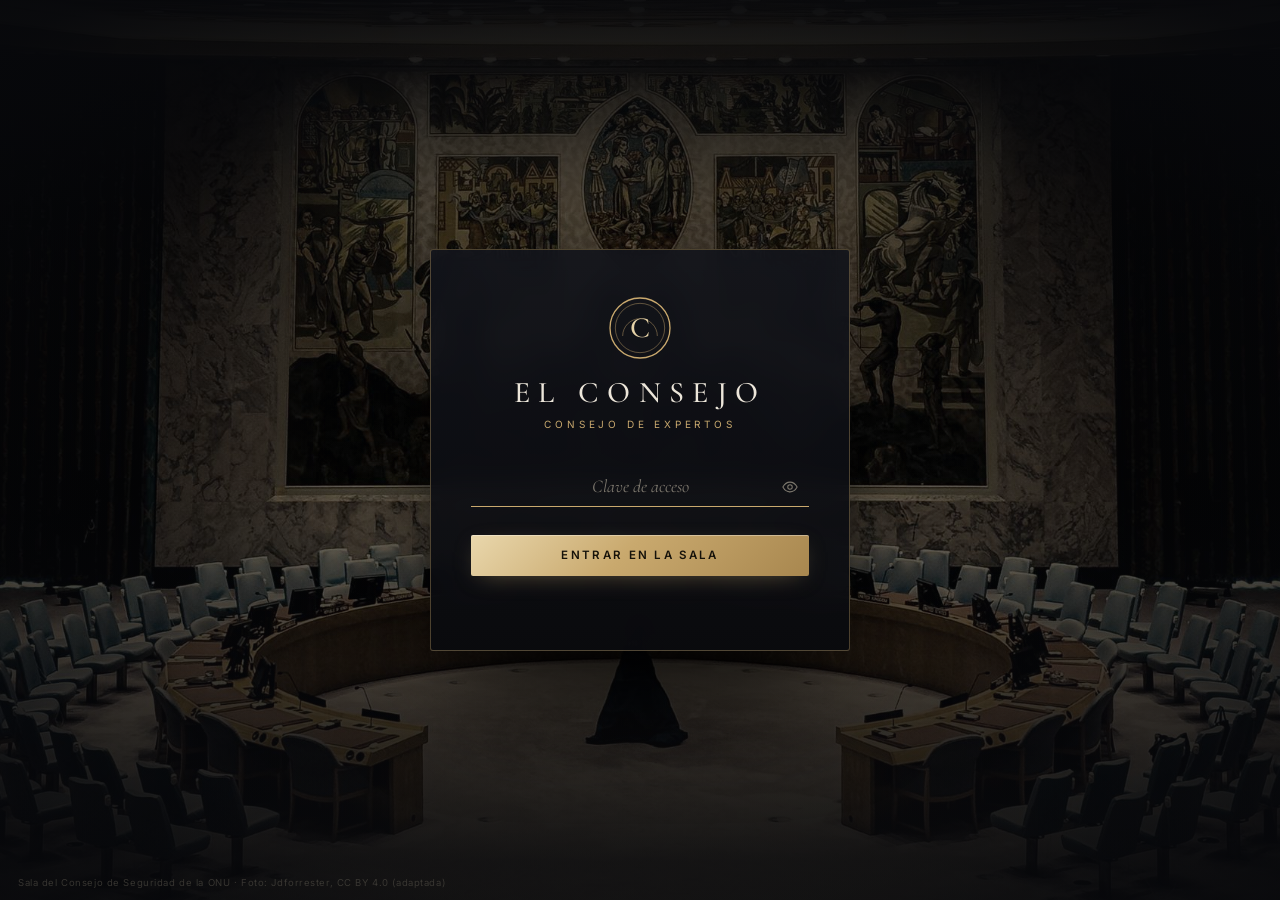
==== commit 6ba9f901: "Ojo para mostrar la clave al entrar y en las claves de los proveedores Co-Authored-By: Claude Opus 5" ====
--- a/static/login.html
+++ b/static/login.html
@@ -19,7 +19,12 @@
     font:400 17px var(--sans);padding:10px 2px;text-align:center;letter-spacing:.1em;outline:none;transition:border-color .3s}
   .acceso input:focus{border-color:var(--oro)}
   .acceso input::placeholder{font:italic 18px var(--serif);letter-spacing:0;color:var(--humo)}
-  .acceso button{width:100%;justify-content:center;margin-top:28px}
+  .acceso button[type=submit]{width:100%;justify-content:center;margin-top:28px}
+  .clave-caja{position:relative}
+  .clave-caja input{padding-right:40px;padding-left:40px}
+  .ojo{position:absolute;right:2px;top:50%;transform:translateY(-50%);width:34px;height:34px;justify-content:center;color:var(--humo);border-radius:50%;transition:color .2s}
+  .ojo:hover,.ojo[aria-pressed=true]{color:var(--oro-claro)}
+  .ojo svg{width:18px;height:18px;fill:none;stroke:currentColor;stroke-width:1.4;stroke-linecap:round;stroke-linejoin:round}
   .acceso .error{min-height:20px;margin-top:14px;font-size:12.5px;color:var(--rojo)}
   .credito{position:fixed}
 </style>
@@ -30,12 +35,23 @@
   <svg class="sello" viewBox="0 0 48 48" aria-hidden="true"><circle cx="24" cy="24" r="22.5"/><circle cx="24" cy="24" r="18.5" class="fino"/><path d="M11 30 A13 13 0 0 1 37 30" class="fino"/><text x="24" y="30.5">C</text></svg>
   <h1>El Consejo</h1>
   <div class="lema">Consejo de expertos</div>
-  <input id="clave" type="password" autocomplete="current-password" placeholder="Clave de acceso" autofocus required>
+  <div class="clave-caja">
+    <input id="clave" type="password" autocomplete="current-password" placeholder="Clave de acceso" autofocus required>
+    <button type="button" class="ojo" id="ojo" aria-label="Mostrar la clave" aria-pressed="false" title="Mostrar la clave"><svg viewBox="0 0 24 24"><path d="M2.5 12S6 5.5 12 5.5 21.5 12 21.5 12 18 18.5 12 18.5 2.5 12 2.5 12z"/><circle cx="12" cy="12" r="3"/></svg></button>
+  </div>
   <button class="dorado" type="submit"><span class="etq">Entrar en la sala</span></button>
   <div class="error" id="err" role="alert"></div>
 </form>
 <a class="credito" href="https://commons.wikimedia.org/wiki/File:United_Nations_Headquarters_-_Security_Council_chamber,_straight-on_view.jpg" target="_blank" rel="noopener">Sala del Consejo de Seguridad de la ONU · Foto: Jdforrester, CC BY 4.0 (adaptada)</a>
 <script>
+const OJO = '<path d="M2.5 12S6 5.5 12 5.5 21.5 12 21.5 12 18 18.5 12 18.5 2.5 12 2.5 12z"/><circle cx="12" cy="12" r="3"/>', TACHADO = '<path d="M2.5 12S6 5.5 12 5.5 21.5 12 21.5 12 18 18.5 12 18.5 2.5 12 2.5 12z"/><circle cx="12" cy="12" r="3"/><path d="M4 4l16 16"/>';
+document.getElementById('ojo').onclick = () => {
+  const i = document.getElementById('clave'), b = document.getElementById('ojo'), ver = i.type === 'password';
+  i.type = ver ? 'text' : 'password';
+  b.setAttribute('aria-pressed', ver); b.setAttribute('aria-label', ver ? 'Ocultar la clave' : 'Mostrar la clave'); b.title = b.getAttribute('aria-label');
+  b.querySelector('svg').innerHTML = ver ? TACHADO : OJO;
+  i.focus();
+};
 document.getElementById('f').onsubmit = async e => {
   e.preventDefault();
   const b = e.target.querySelector('button'), err = document.getElementById('err');
--- a/static/consejo.css
+++ b/static/consejo.css
@@ -43,7 +43,7 @@
 .peligro:hover{color:#e09184}
 
 /* ---- barra superior ---- */
-.barra{height:76px;flex:none;display:flex;align-items:center;gap:28px;padding:0 36px;position:relative;z-index:3;
+.barra{height:76px;flex:none;display:flex;align-items:center;gap:28px;padding:0 36px;position:relative;z-index:15;
   background:linear-gradient(180deg,rgba(7,8,11,.96),rgba(7,8,11,.75));border-bottom:1px solid var(--linea);backdrop-filter:blur(8px)}
 .barra::after{content:"";position:absolute;left:36px;right:36px;bottom:-1px;height:1px;
   background:linear-gradient(90deg,transparent,var(--oro) 50%,transparent);opacity:.35}
@@ -76,7 +76,9 @@
 .menu .item .caras span{width:24px;height:24px;border-radius:50%;margin-right:-5px;display:grid;place-items:center;font:500 10.5px var(--serif);
   color:var(--oro-claro);background:#12141a;border:1px solid color-mix(in srgb,var(--c) 50%,var(--oro))}
 .menu .item .caras em{margin-left:14px;font-style:normal;font-size:10px;letter-spacing:.18em;text-transform:uppercase;color:var(--humo)}
-.acciones{display:flex;align-items:center;gap:2px;flex:none}
+.acciones{display:flex;align-items:center;gap:0;flex:none}
+.acciones .enlace{padding:9px 9px;letter-spacing:.13em}
+.selector{min-width:240px}
 
 /* ---- escena ---- */
 #escena{position:relative;flex:1;min-height:0;overflow:hidden;background:var(--noche);isolation:isolate}
@@ -117,6 +119,9 @@
   -webkit-mask:radial-gradient(farthest-side,transparent calc(100% - 1.5px),#000 calc(100% - 1px));
   mask:radial-gradient(farthest-side,transparent calc(100% - 1.5px),#000 calc(100% - 1px))}
 .agente.pensando .anillo{opacity:1;animation:girar 1.4s linear infinite}
+.agente.hablando .anillo{opacity:1;animation:girar .9s linear infinite}
+.agente.hablando .medallon{border-color:var(--oro-claro);box-shadow:0 0 0 4px rgba(201,169,110,.1),0 0 34px -4px rgba(201,169,110,.55),0 18px 40px -18px #000}
+.en-vivo>:last-child::after{content:"";display:inline-block;width:2px;height:1em;margin-left:3px;vertical-align:-2px;background:var(--oro-claro);animation:latir 1s infinite}
 @keyframes girar{to{transform:rotate(360deg)}}
 .medallon .punto{position:absolute;bottom:-3px;left:50%;width:7px;height:7px;margin-left:-3.5px;border-radius:50%;
   background:var(--oro);box-shadow:0 0 10px var(--oro);opacity:0;transform:scale(.4);transition:all .4s var(--curva)}
@@ -256,7 +261,8 @@
 #formEditor{max-height:calc(90vh - 60px);overflow:auto;padding-right:4px}
 .ag{border:1px solid var(--linea);border-radius:2px;padding:18px 18px 4px;margin:0 0 12px;display:grid;grid-template-columns:64px 1fr 1fr 58px 36px;gap:16px;align-items:end;background:rgba(255,255,255,.012)}
 .ag .ancho{grid-column:1/-1}
-.ag .mono{grid-column:2}.ag .modelo-l{grid-column:3/-1}
+.ag .fila2{grid-column:2/-1;display:grid;grid-template-columns:110px 1fr 1.3fr;gap:16px}
+.fld select{display:block;width:100%}
 .ag .fld{margin-bottom:14px}
 .ag input[type=color]{height:34px;padding:0;border:1px solid var(--linea);border-radius:2px;cursor:pointer;background:none}
 .ag .icono{margin-bottom:14px}
@@ -268,6 +274,9 @@
 .pestanas button{border:1px solid var(--linea);border-radius:40px;padding:6px 14px 6px 6px;font-size:12.5px;color:var(--perla);transition:all .25s}
 .pestanas button .mini{width:26px;height:26px;border-radius:50%;display:grid;place-items:center;border:1px solid var(--linea-fuerte);font:500 12px var(--serif);color:var(--oro-claro)}
 .pestanas button em{font-style:normal;color:var(--humo);font-size:11px}
+.pestanas button.especial .mini .ico{width:13px;height:13px;color:var(--oro)}
+.pestanas .sep-tabs{width:1px;background:var(--linea);margin:4px 6px}
+.fuentes div.f em{font-style:normal;font-size:10px;letter-spacing:.14em;text-transform:uppercase;color:var(--oro)}
 .pestanas button.act{border-color:var(--oro);color:var(--marfil);background:rgba(201,169,110,.07)}
 #poolsCuerpo{overflow:auto;max-height:52vh;padding-right:4px}
 .zona{border:1px dashed var(--linea-fuerte);border-radius:2px;padding:26px;text-align:center;margin-bottom:16px;transition:all .3s;background:rgba(201,169,110,.02)}
@@ -345,7 +354,9 @@
 .sesionbar.vacia{border-style:dashed}
 .s-vacia{font:italic 15px var(--serif);color:var(--humo);overflow:hidden;text-overflow:ellipsis}
 .s-num{font-size:9.5px;letter-spacing:.26em;text-transform:uppercase;color:var(--oro);flex:none}
-.s-asunto{order:10;flex-basis:100%;white-space:normal;font:500 17px/1.3 var(--serif);color:var(--marfil);overflow:hidden;display:-webkit-box;-webkit-line-clamp:2;-webkit-box-orient:vertical}
+.sesionbar .salto{flex-basis:100%;height:0}
+.acciones-s{display:flex;align-items:center;gap:4px;flex:none;margin-left:auto}
+.s-asunto{flex:1;min-width:180px;white-space:normal;font:500 17px/1.3 var(--serif);color:var(--marfil);overflow:hidden;display:-webkit-box;-webkit-line-clamp:2;-webkit-box-orient:vertical}
 .s-chip{white-space:nowrap;font-style:normal;font-size:9px;letter-spacing:.18em;text-transform:uppercase;padding:3px 7px;border:1px solid var(--linea);border-radius:2px;color:var(--perla);flex:none}
 .s-chip.vivo{color:var(--oro-claro);border-color:var(--linea-fuerte);animation:latir 1.8s infinite}
 .s-chip.ok{color:var(--verde);border-color:rgba(143,181,154,.4)}
@@ -493,6 +504,153 @@
 body.observador #tablaTarifas input{pointer-events:none;border-color:transparent}
 body.observador #mesa{bottom:24px}
 
+/* ---- consultor general ---- */
+dialog.consultor{position:fixed;inset:0 0 0 auto;margin:0;width:min(470px,100%);height:100vh;max-height:none;padding:0;border:0;
+  border-left:1px solid var(--linea-fuerte);color:var(--marfil);background:linear-gradient(180deg,#10121a,#090a0e);
+  box-shadow:-30px 0 80px -20px #000;z-index:12}
+dialog.consultor[open]{display:flex;flex-direction:column;animation:entrarL .45s var(--curva)}
+dialog.consultor::backdrop{background:rgba(3,4,6,.5)}
+.consultor .cab{padding:24px 24px 16px;border-bottom:1px solid var(--linea)}
+.cons-hist{flex:1;overflow:auto;padding:16px 24px 10px;display:flex;flex-direction:column;gap:14px}
+.cons-vacio{margin:auto 0;text-align:center;color:var(--humo);padding:20px 10px}
+.cons-vacio .orn{width:110px;height:14px;margin:0 auto 14px;display:block;opacity:.7}
+.cons-vacio p{font:italic 18px/1.45 var(--serif);margin:0 0 10px;color:var(--perla)}
+.cons-vacio small{font-size:12px;line-height:1.55;display:block}
+.cons-item{border:1px solid var(--linea);border-radius:2px;background:rgba(255,255,255,.015)}
+.cons-item .pq{padding:12px 14px 10px;border-bottom:1px solid rgba(201,169,110,.1)}
+.cons-item .pq b{display:block;font:500 19px/1.3 var(--serif);color:var(--oro-claro)}
+.cons-item .pq em{display:block;margin-top:5px;font:italic 13.5px/1.4 var(--serif);color:var(--humo)}
+.cons-item .rs{padding:12px 14px 4px}
+.cons-item .rs.error{color:var(--rojo)}
+.cons-item .cuerpo{font-size:13.5px;line-height:1.65}
+.cons-item .hora{font-size:9.5px;letter-spacing:.2em;text-transform:uppercase;color:var(--ceniza);padding:0 14px 10px}
+.cons-form{padding:14px 24px 22px;border-top:1px solid var(--linea)}
+.cons-form .campo{display:flex;gap:10px;align-items:center}
+.cons-form input{flex:1;background:transparent;border:0;border-bottom:1px solid var(--linea-fuerte);color:var(--marfil);font:400 15px var(--sans);padding:10px 2px;outline:none}
+.cons-form input:focus{border-color:var(--oro)}
+.cons-form input::placeholder{font:italic 17px var(--serif);color:var(--humo)}
+.cons-ctx{display:flex;gap:8px;align-items:flex-start;font:italic 13px/1.4 var(--serif);color:var(--perla);border-left:2px solid var(--oro);padding:4px 10px;margin-bottom:10px;background:rgba(201,169,110,.05)}
+.cons-ctx span{flex:1;max-height:3.9em;overflow:hidden}
+.cons-ctx button{color:var(--humo);padding:0}
+.cons-sel{position:fixed;z-index:40;transform:translate(-50%,8px);background:linear-gradient(135deg,#e9d7ac,#b8975c);color:#16120a;
+  font:600 10.5px var(--sans);letter-spacing:.16em;text-transform:uppercase;padding:7px 12px;border-radius:2px;box-shadow:0 10px 30px -8px #000;white-space:nowrap;max-width:320px;overflow:hidden;text-overflow:ellipsis}
+.cons-sel .ico{width:13px;height:13px}
+body.observador #abrirConsultor,body.observador .cons-sel{display:none!important}
+
+/* ---- consulta individual ---- */
+.destino{display:flex;align-items:center;gap:10px;font-size:12.5px;color:var(--oro-claro);padding:2px 2px 10px;border-bottom:1px solid rgba(201,169,110,.12);margin-bottom:6px}
+.destino .ico{color:var(--oro)}
+.destino span{flex:1}
+.destino button{color:var(--humo);padding:0}.destino button:hover{color:var(--rojo)}
+.firma .nav .palabra{margin-right:4px}
+
+/* ---- asamblea ---- */
+.menu .item.asamblea{grid-column:1/-1;border-color:var(--linea-fuerte);background:linear-gradient(90deg,rgba(201,169,110,.1),rgba(201,169,110,.02))}
+.menu .item.asamblea .t{display:flex;align-items:center;gap:10px;font-size:23px;color:var(--oro-claro)}
+.menu .item.asamblea .t .ico{width:20px;height:20px}
+.agente .pool.delegacion{color:var(--c2);letter-spacing:.14em;opacity:1}
+body.en-asamblea .descripcion:not(.vivo){display:none}
+.oradores{border:1px solid var(--linea);border-radius:3px;background:linear-gradient(180deg,rgba(18,20,27,.92),rgba(12,13,18,.94));padding:8px 12px}
+.oradores .cab-or{display:flex;align-items:center;gap:10px}
+.oradores select{background:#0f1218;color:var(--perla);border:1px solid var(--linea);border-radius:2px;padding:5px 6px;font:400 12px var(--sans);max-width:220px}
+.oradores .chips{display:flex;gap:6px;flex-wrap:wrap;margin-top:8px;max-height:96px;overflow:auto}
+.orador{display:inline-flex;align-items:center;gap:8px;border:1px solid color-mix(in srgb,var(--c) 45%,var(--linea));border-radius:30px;padding:3px 4px 3px 4px;background:rgba(255,255,255,.02)}
+.orador .mini{width:24px;height:24px;border-radius:50%;display:grid;place-items:center;border:1px solid color-mix(in srgb,var(--c) 55%,var(--oro));font:500 10.5px var(--serif);color:var(--oro-claro)}
+.orador .q{display:flex;flex-direction:column;line-height:1.15;max-width:220px}
+.orador .q b{font-weight:500;font-size:12px;color:var(--marfil)}
+.orador .q em{font:italic 12.5px var(--serif);color:var(--humo);white-space:nowrap;overflow:hidden;text-overflow:ellipsis}
+.orador .contorno{padding:4px 9px;font-size:9.5px}
+.orador .icono{width:24px;height:24px}
+.comites{display:grid;grid-template-columns:1fr 1fr;gap:8px;max-height:300px;overflow:auto;margin-bottom:6px}
+.comite{border:1px solid var(--linea);border-radius:2px;padding:10px 12px}
+.comite.act{border-color:var(--oro);background:rgba(201,169,110,.05)}
+.comite .c-cab{display:flex;align-items:center;gap:10px;cursor:pointer}
+.comite .c-cab input{accent-color:var(--oro)}
+.comite .c-cab b{font:500 16px var(--serif);color:var(--marfil);flex:1}
+.comite .c-cab em{font-style:normal;font-size:11px;color:var(--ceniza)}
+.c-del{display:flex;flex-wrap:wrap;gap:5px;margin-top:9px}
+.c-del .del{border:1px solid var(--linea);border-radius:20px;padding:4px 10px;font-size:11.5px;color:var(--humo)}
+.c-del .del.act{border-color:var(--oro);color:var(--marfil);background:rgba(201,169,110,.1)}
+.c-del .del small{font-size:9px;letter-spacing:.14em;text-transform:uppercase;color:var(--oro)}
+.cuenta{display:block;margin-top:12px;font:500 24px var(--serif);color:var(--oro-claro);letter-spacing:0;text-transform:none}
+.cuenta.mal{color:var(--rojo)}
+body.observador .oradores{display:none!important}
+
+/* ---- proveedores ---- */
+.form-prov{border:1px solid var(--linea-fuerte);border-radius:2px;padding:16px 18px 6px;margin-bottom:14px;background:rgba(201,169,110,.03)}
+.form-prov .botones{margin-top:4px;padding-top:12px}
+.det-prov td{white-space:normal!important}
+.modelos{margin-top:8px;display:flex;flex-wrap:wrap;gap:5px;max-height:120px;overflow:auto}
+.modelos code{font-size:11px;background:rgba(255,255,255,.04);border:1px solid var(--linea);border-radius:2px;padding:2px 6px;color:var(--perla)}
+.ok-ins{color:var(--verde);font-size:12.5px}.aviso-ins{color:var(--rojo);font-size:12.5px}
+
+/* ---- herramientas parlamentarias ---- */
+.s-punto{font:500 10px var(--sans);letter-spacing:.2em;text-transform:uppercase;color:var(--oro);margin-right:6px;vertical-align:2px}
+.s-chip.reloj{color:var(--humo)}
+.sesionbar.receso{border-color:rgba(224,178,107,.55);background:linear-gradient(180deg,rgba(40,32,18,.9),rgba(20,16,10,.92))}
+.icono.peq-i{width:28px;height:28px}
+.nav-punto{display:inline-flex;gap:4px;margin-right:10px;vertical-align:-6px}
+.nav-punto .icono{width:24px;height:24px}
+.icono:disabled{opacity:.3}
+.crono{display:flex;align-items:center;gap:10px;margin:-6px 0 14px;padding:7px 10px;border:1px solid var(--linea);border-radius:2px;background:rgba(201,169,110,.04)}
+.crono .rot{font-size:9px;letter-spacing:.22em;text-transform:uppercase;color:var(--humo)}
+.crono .medidor{width:120px}
+.crono b{font:500 12px var(--sans);color:var(--perla);font-variant-numeric:tabular-nums}
+.crono em{font-style:normal;font-size:9.5px;letter-spacing:.18em;text-transform:uppercase;color:var(--rojo)}
+.crono.pasado{border-color:rgba(194,113,102,.6)}
+.crono.pasado .medidor i{background:linear-gradient(90deg,#b0703c,var(--rojo))}
+.orador.orden{border-color:rgba(224,178,107,.7);background:rgba(224,178,107,.08)}
+.orador.orden .q em{color:#e0b26b;font-style:normal;font-family:var(--sans);font-size:11px}
+.desplegable{position:relative}
+.menu-mini{position:absolute;right:0;top:calc(100% + 6px);z-index:9;min-width:300px;background:#12141b;border:1px solid var(--linea-fuerte);border-radius:2px;padding:6px;box-shadow:0 20px 50px -20px #000}
+.menu-mini button{display:block;width:100%;text-align:left;padding:9px 10px;font-size:12.5px;color:var(--perla);border-radius:2px}
+.menu-mini button:hover{background:rgba(201,169,110,.08);color:var(--marfil)}
+.menu-mini small{display:block;font-size:11px;color:var(--humo)}
+
+.membrete-aj{display:grid;grid-template-columns:120px 1fr;gap:22px;align-items:start}
+.membrete-aj .rejilla3{grid-template-columns:1fr 1fr 1fr}
+.membrete-aj>.fld{grid-column:2}
+.logo-prev{display:flex;flex-direction:column;align-items:center;gap:6px;border:1px solid var(--linea);border-radius:2px;padding:12px;background:#f3ecdd}
+.logo-prev img{width:72px;height:72px;object-fit:contain}
+.logo-prev .enlace{color:#5a4a2c}
+.logo-prev label{cursor:pointer}
+
+/* ---- estadísticas ---- */
+.modal.estad{width:min(1120px,96vw)}
+.modal.estad{position:fixed}
+.filtros-est{display:flex;align-items:center;gap:16px;margin:-4px 0 18px}
+.filtros-est select{background:#0f1218;color:var(--marfil);border:1px solid var(--linea);border-radius:2px;padding:8px 10px;font:400 13px var(--sans)}
+#estCuerpo{max-height:68vh;overflow:auto;padding-right:4px}
+.tiles.est{grid-template-columns:repeat(4,1fr);margin-bottom:10px}
+.tile.est .cifra-sans{font:600 26px/1.15 var(--sans);color:var(--marfil);margin:8px 0 4px;letter-spacing:-.01em}
+.est-nota{margin:0 0 18px}
+.rejilla-est{display:grid;grid-template-columns:1fr 1fr;gap:12px}
+.carta{border:1px solid var(--linea);border-radius:3px;padding:16px 18px;background:rgba(255,255,255,.012)}
+.carta:first-child{grid-column:1/-1}
+.carta header{display:flex;align-items:flex-start;gap:10px;margin-bottom:12px}
+.carta header div{flex:1}
+.carta h4{margin:0;font:500 13px var(--sans);color:var(--marfil)}
+.carta header p{margin:3px 0 0;font-size:11.5px;color:var(--humo)}
+.columnas{width:100%;height:auto;display:block}
+.columnas .rej{stroke:rgba(255,255,255,.07);stroke-width:1}
+.columnas .eje{fill:var(--humo);font:400 10px var(--sans)}
+.columnas .valor{fill:var(--perla);font:500 10.5px var(--sans)}
+.barras{display:flex;flex-direction:column;gap:9px}
+.fila-b{display:grid;grid-template-columns:minmax(120px,38%) 1fr 74px;gap:12px;align-items:center}
+.fila-b .et{font-size:12.5px;color:var(--perla);white-space:nowrap;overflow:hidden;text-overflow:ellipsis}
+.fila-b .et small{display:block;font-size:10.5px;color:var(--ceniza);overflow:hidden;text-overflow:ellipsis}
+.fila-b .pista{height:12px;position:relative}
+.fila-b .pista i{position:absolute;inset:0 auto 0 0;border-radius:0 4px 4px 0}
+.fila-b b{font:500 12px var(--sans);color:var(--marfil);font-variant-numeric:tabular-nums;text-align:right}
+.fila-b:hover .et{color:var(--marfil)}
+.vacio-g{padding:20px 0;text-align:center}
+.est-tip{position:absolute;z-index:5;pointer-events:none;background:#1b1e27;border:1px solid var(--linea-fuerte);border-radius:2px;padding:6px 10px;font-size:12px;color:var(--marfil);box-shadow:0 10px 30px -10px #000;max-width:240px}
+
+.fld .clave-caja{position:relative;display:block}
+.fld .clave-caja input{padding-right:40px}
+.fld .ojo{position:absolute;right:0;bottom:4px;width:32px;height:32px;justify-content:center;color:var(--humo)}
+.fld .ojo:hover,.fld .ojo[aria-pressed=true]{color:var(--oro-claro)}
+
 /* ---- avisos ---- */
 #avisos{position:fixed;left:50%;top:92px;transform:translateX(-50%);z-index:20;display:flex;flex-direction:column;gap:8px;align-items:center;pointer-events:none}
 .aviso-t{background:#14161d;border:1px solid var(--linea-fuerte);border-left:2px solid var(--oro);padding:11px 18px;font-size:13px;color:var(--marfil);
@@ -500,6 +658,8 @@
 .aviso-t.mal{border-left-color:var(--rojo)}
 
 /* ---- adaptable ---- */
+@media (max-width:1460px){#historial span.etq,#editar span.etq{display:none}}
+@media (max-width:1280px){.acciones .enlace span.etq{display:none}}
 @media (max-width:1100px){
   .barra{padding:0 20px;gap:16px}.acciones .enlace span.etq{display:none}
   .marca .lema{display:none}
@@ -519,12 +679,12 @@
   .agente .n{font-size:9px;letter-spacing:.16em}.agente .r,.agente .pool{display:none}
   .atajo{display:none}
   .consumo{top:10px;padding:6px 12px}.c-svc,.c-tok,.consumo .medidor{display:none}.consumo .c-blq:nth-of-type(2){border-left:0;padding-left:0}
-  .tiles{grid-template-columns:1fr 1fr}.rejilla3{grid-template-columns:1fr}
+  .tiles{grid-template-columns:1fr 1fr}.rejilla3{grid-template-columns:1fr}.tiles.est{grid-template-columns:1fr 1fr}.rejilla-est{grid-template-columns:1fr}.membrete-aj{grid-template-columns:1fr}.membrete-aj>.fld{grid-column:auto}.comites{grid-template-columns:1fr}
   .sesionbar .peq span,.s-chip{display:none}.orden,.v-modos,.v-motivos{grid-template-columns:1fr}
   .v-cab,.v-cuerpo{padding-left:16px;padding-right:16px}.documento{padding:24px 20px}.v-op{grid-template-columns:32px 1fr 40px}.v-op .barra{display:none}.tabla .opt{display:none}
   .vacio h2{font-size:25px}.vacio p{font-size:12.5px}.vacio .sugerencias{display:none}
   .rejilla2,.ag{grid-template-columns:1fr 1fr}
-  .ag .vista{display:none}.ag .mono,.ag .modelo-l{grid-column:auto}
+  .ag .vista{display:none}.ag .fila2{grid-column:1/-1;grid-template-columns:1fr}
   .modal{padding:22px 18px}
 }
 @media (prefers-reduced-motion:reduce){*{animation-duration:.01ms!important;transition-duration:.01ms!important}}
